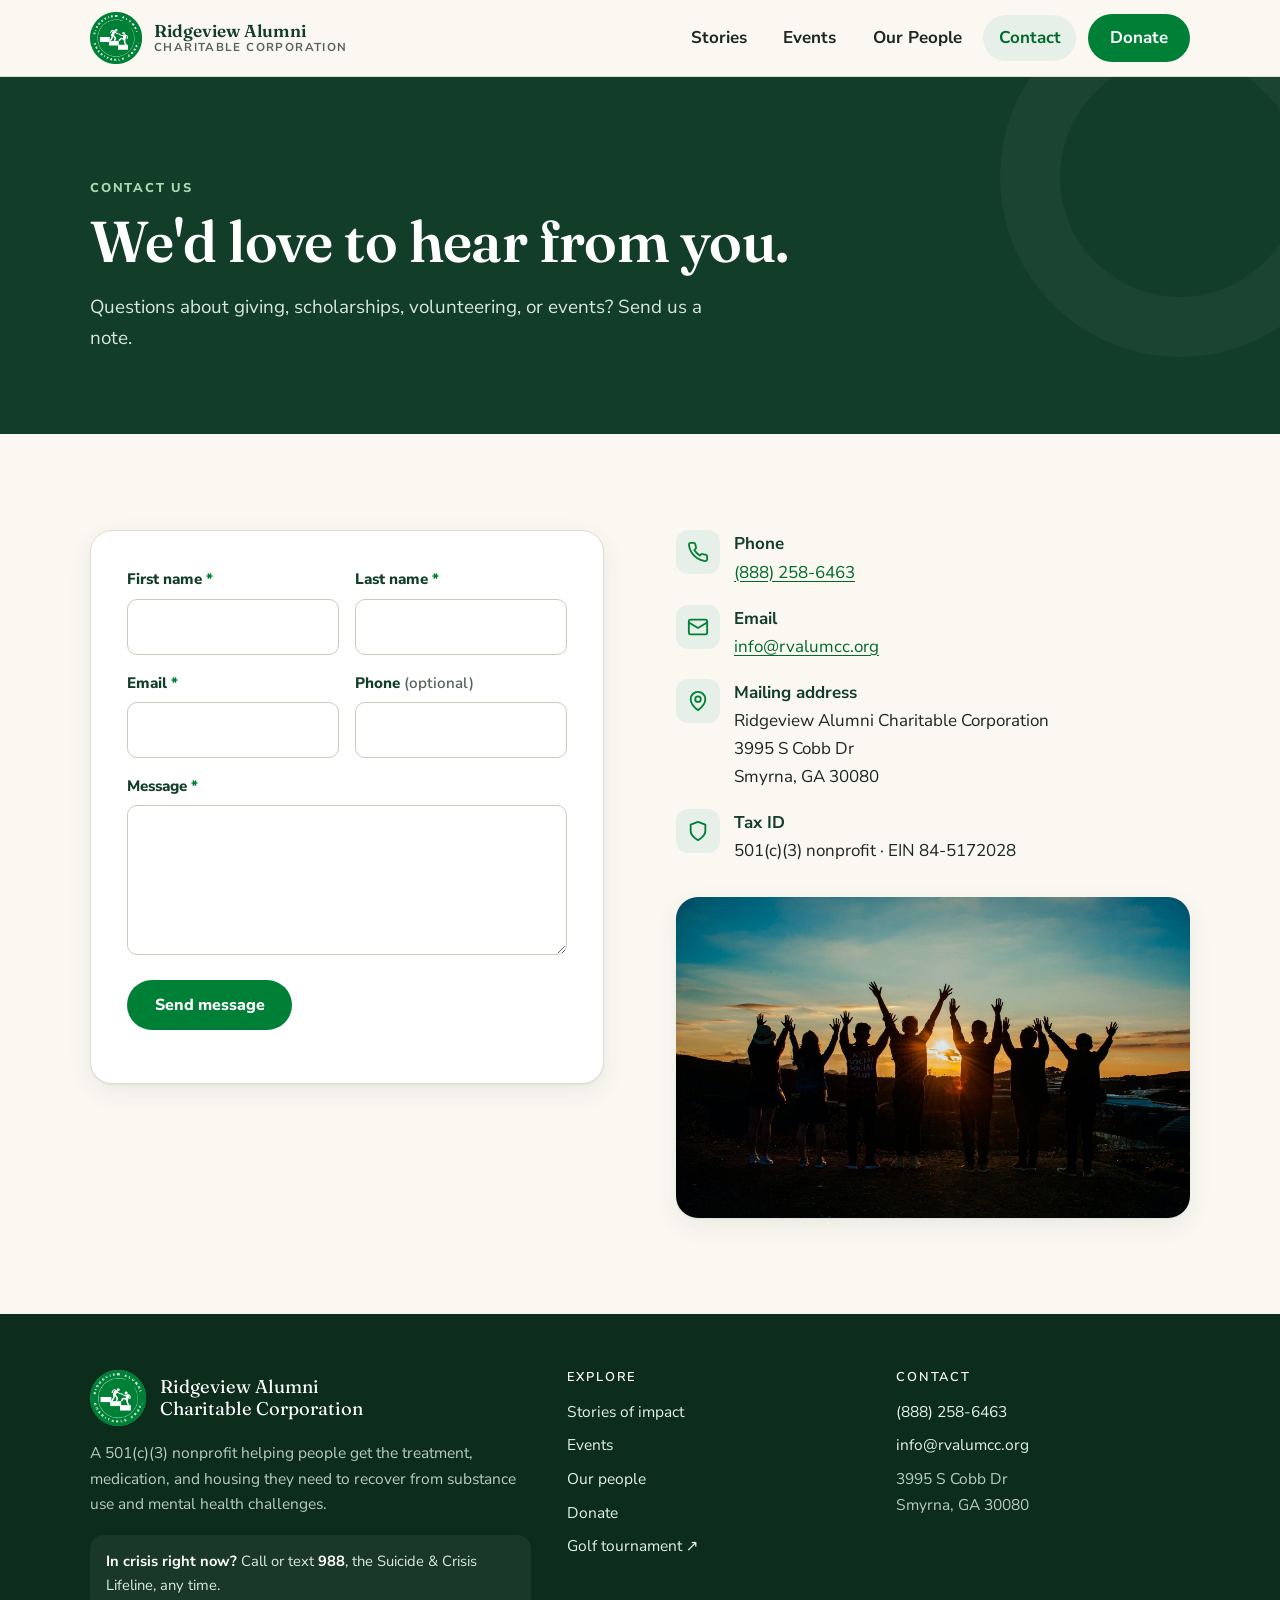
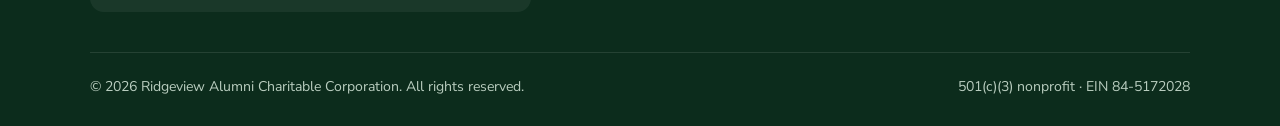
==== contact/index.html @ 262ada0f "Initial rebuild of rvalumcc.org as a static site Six pages (home, stories, events, our people, donat" ====
<!doctype html>
<html lang="en">
<head>
  <meta charset="utf-8">
  <meta name="viewport" content="width=device-width, initial-scale=1">
  <title>Contact | Ridgeview Alumni Charitable Corporation</title>
  <meta name="description" content="Contact the Ridgeview Alumni Charitable Corporation: (888) 258-6463, info@rvalumcc.org, 3995 S Cobb Dr, Smyrna, GA 30080.">
  <link rel="canonical" href="https://rvalumcc.org/contact/">
  <meta property="og:title" content="Contact | Ridgeview Alumni Charitable Corporation">
  <meta property="og:description" content="Questions about giving, scholarships, or events? We'd love to hear from you.">
  <meta property="og:image" content="https://rvalumcc.org/images/sunrise-group.jpg">
  <link rel="icon" href="/images/favicon-32.png" sizes="32x32">
  <link rel="apple-touch-icon" href="/images/apple-touch-icon.png">
  <link rel="preconnect" href="https://fonts.googleapis.com">
  <link rel="preconnect" href="https://fonts.gstatic.com" crossorigin>
  <link rel="stylesheet" href="https://fonts.googleapis.com/css2?family=Fraunces:opsz,wght@9..144,500;9..144,600&family=Nunito+Sans:opsz,wght@6..12,400;6..12,600;6..12,700;6..12,800&display=swap">
  <link rel="stylesheet" href="/styles.css">
  <script src="/js/config.js" defer></script>
  <script src="/js/main.js" defer></script>
  <script src="/js/contact.js" defer></script>
</head>
<body>
<!-- partial:header -->
<a class="skip-link" href="#main">Skip to content</a>
<header class="site-header">
  <div class="wrap header-inner">
    <a class="brand" href="/" aria-label="Ridgeview Alumni Charitable Corporation, home">
      <img src="/images/logo.png" alt="" width="52" height="52">
      <span class="brand-name">Ridgeview Alumni<small>Charitable Corporation</small></span>
    </a>
    <button class="nav-toggle" aria-expanded="false" aria-controls="main-nav" aria-label="Menu">
      <svg viewBox="0 0 24 24" fill="none" stroke="currentColor" stroke-width="2" stroke-linecap="round"><path d="M4 7h16M4 12h16M4 17h16"/></svg>
    </button>
    <nav class="main-nav" id="main-nav" aria-label="Main">
      <ul>
        <li><a href="/testimonials/">Stories</a></li>
        <li><a href="/events/">Events</a></li>
        <li><a href="/subcommittees/">Our People</a></li>
        <li><a href="/contact/" aria-current="page">Contact</a></li>
        <li class="nav-donate"><a href="/donations/">Donate</a></li>
      </ul>
    </nav>
  </div>
</header>
<!-- /partial:header -->

<main id="main">
  <section class="page-hero">
    <div class="wrap">
      <span class="eyebrow">Contact us</span>
      <h1>We'd love to hear from you.</h1>
      <p>Questions about giving, scholarships, volunteering, or events? Send us a note.</p>
    </div>
  </section>

  <section class="section">
    <div class="wrap split" style="align-items:start">
      <div class="card">
        <form id="contact-form" novalidate>
          <div class="row-2">
            <div class="field">
              <label for="first">First name <span class="req">*</span></label>
              <input type="text" id="first" name="first" autocomplete="given-name" required>
            </div>
            <div class="field">
              <label for="last">Last name <span class="req">*</span></label>
              <input type="text" id="last" name="last" autocomplete="family-name" required>
            </div>
          </div>
          <div class="row-2">
            <div class="field">
              <label for="email">Email <span class="req">*</span></label>
              <input type="email" id="email" name="email" autocomplete="email" required>
            </div>
            <div class="field">
              <label for="phone">Phone <span class="opt">(optional)</span></label>
              <input type="tel" id="phone" name="phone" autocomplete="tel">
            </div>
          </div>
          <div class="field">
            <label for="message">Message <span class="req">*</span></label>
            <textarea id="message" name="message" required></textarea>
          </div>
          <div class="hp" aria-hidden="true">
            <label for="website">Leave this empty</label>
            <input type="text" id="website" name="website" tabindex="-1" autocomplete="off">
          </div>
          <button class="btn btn-primary" type="submit">Send message</button>
          <p class="form-status" id="form-status" role="status" aria-live="polite"></p>
        </form>
      </div>

      <div>
        <ul class="contact-list">
          <li>
            <span class="icon"><svg viewBox="0 0 24 24" fill="none" stroke="currentColor" stroke-width="2" stroke-linecap="round" stroke-linejoin="round"><path d="M22 16.9v3a2 2 0 0 1-2.2 2 19.8 19.8 0 0 1-8.6-3.1 19.5 19.5 0 0 1-6-6A19.8 19.8 0 0 1 2.1 4.2 2 2 0 0 1 4.1 2h3a2 2 0 0 1 2 1.7c.1 1 .4 1.9.7 2.8a2 2 0 0 1-.5 2.1L8 9.9a16 16 0 0 0 6 6l1.3-1.3a2 2 0 0 1 2.1-.4c.9.3 1.8.6 2.8.7a2 2 0 0 1 1.7 2Z"/></svg></span>
            <div><strong>Phone</strong><a href="tel:+18882586463">(888) 258-6463</a></div>
          </li>
          <li>
            <span class="icon"><svg viewBox="0 0 24 24" fill="none" stroke="currentColor" stroke-width="2" stroke-linecap="round" stroke-linejoin="round"><rect x="2" y="4" width="20" height="16" rx="2"/><path d="m22 7-10 6L2 7"/></svg></span>
            <div><strong>Email</strong><a href="mailto:info@rvalumcc.org">info@rvalumcc.org</a></div>
          </li>
          <li>
            <span class="icon"><svg viewBox="0 0 24 24" fill="none" stroke="currentColor" stroke-width="2" stroke-linecap="round" stroke-linejoin="round"><path d="M20 10c0 6-8 12-8 12S4 16 4 10a8 8 0 0 1 16 0Z"/><circle cx="12" cy="10" r="3"/></svg></span>
            <div><strong>Mailing address</strong>Ridgeview Alumni Charitable Corporation<br>3995 S Cobb Dr<br>Smyrna, GA 30080</div>
          </li>
          <li>
            <span class="icon"><svg viewBox="0 0 24 24" fill="none" stroke="currentColor" stroke-width="2" stroke-linecap="round" stroke-linejoin="round"><path d="M12 22s8-4 8-10V5l-8-3-8 3v7c0 6 8 10 8 10Z"/></svg></span>
            <div><strong>Tax ID</strong>501(c)(3) nonprofit · EIN 84-5172028</div>
          </li>
        </ul>
        <img class="rounded-img" src="/images/sunrise-group.jpg" alt="Silhouettes of a group raising their arms at sunrise" loading="lazy" style="margin-top:32px;aspect-ratio:16/10" width="1920" height="1265">
      </div>
    </div>
  </section>
</main>

<!-- partial:footer -->
<footer class="site-footer">
  <div class="wrap">
    <div class="footer-grid">
      <div>
        <div class="footer-brand">
          <img src="/images/logo.png" alt="" width="56" height="56">
          <span>Ridgeview Alumni<br>Charitable Corporation</span>
        </div>
        <p>A 501(c)(3) nonprofit helping people get the treatment, medication, and housing they need to recover from substance use and mental health challenges.</p>
        <div class="crisis"><strong>In crisis right now?</strong> Call or text <a href="tel:988"><strong>988</strong></a>, the Suicide &amp; Crisis Lifeline, any time.</div>
      </div>
      <div>
        <h4>Explore</h4>
        <ul>
          <li><a href="/testimonials/">Stories of impact</a></li>
          <li><a href="/events/">Events</a></li>
          <li><a href="/subcommittees/">Our people</a></li>
          <li><a href="/donations/">Donate</a></li>
          <li><a href="https://ridgeviewgolf.org">Golf tournament ↗</a></li>
        </ul>
      </div>
      <div>
        <h4>Contact</h4>
        <ul>
          <li><a href="tel:+18882586463">(888) 258-6463</a></li>
          <li><a href="mailto:info@rvalumcc.org">info@rvalumcc.org</a></li>
          <li>3995 S Cobb Dr<br>Smyrna, GA 30080</li>
        </ul>
      </div>
    </div>
    <div class="footer-bottom">
      <span>© <span data-year>2026</span> Ridgeview Alumni Charitable Corporation. All rights reserved.</span>
      <span>501(c)(3) nonprofit · EIN 84-5172028</span>
    </div>
  </div>
</footer>
<!-- /partial:footer -->
</body>
</html>
---- styles.css ----
/* Ridgeview Alumni Charitable Corporation — rvalumcc.org
   Calm, warm, trustworthy: brand green from the logo, cream paper, a sunrise accent. */

:root {
  --green: #008037;        /* sampled from the RACC logo */
  --green-dark: #006a2d;
  --forest: #123d28;
  --forest-2: #0c2c1c;
  --sage: #e7f0e8;
  --sage-2: #d3e4d6;
  --cream: #fbf8f2;
  --paper: #ffffff;
  --ink: #1d2721;
  --muted: #56645b;
  --line: #e2ddd2;
  --sun: #f0a43a;
  --sun-soft: #fdf0dc;
  --radius: 14px;
  --radius-lg: 22px;
  --shadow: 0 1px 2px rgba(18, 61, 40, .06), 0 8px 24px rgba(18, 61, 40, .08);
  --font-display: "Fraunces", Georgia, "Times New Roman", serif;
  --font-body: "Nunito Sans", system-ui, -apple-system, "Segoe UI", Roboto, sans-serif;
  --wrap: 1140px;
}

*, *::before, *::after { box-sizing: border-box; }
html { scroll-behavior: smooth; -webkit-text-size-adjust: 100%; }
body {
  margin: 0;
  font-family: var(--font-body);
  font-size: 1.0625rem;
  line-height: 1.65;
  color: var(--ink);
  background: var(--cream);
}
img { max-width: 100%; display: block; }
a { color: var(--green-dark); text-underline-offset: 3px; }
a:hover { color: var(--forest); }
h1, h2, h3, h4 {
  font-family: var(--font-display);
  font-weight: 600;
  line-height: 1.15;
  color: var(--forest);
  margin: 0 0 .5em;
  letter-spacing: -.01em;
}
h1 { font-size: clamp(2.2rem, 5vw, 3.6rem); }
h2 { font-size: clamp(1.75rem, 3.4vw, 2.5rem); }
h3 { font-size: 1.35rem; }
p { margin: 0 0 1em; }
.wrap { max-width: var(--wrap); margin: 0 auto; padding: 0 20px; }
.narrow { max-width: 760px; }
.center { text-align: center; }
.muted { color: var(--muted); }
.eyebrow {
  display: inline-block;
  font-family: var(--font-body);
  font-size: .8rem;
  font-weight: 800;
  letter-spacing: .14em;
  text-transform: uppercase;
  color: var(--green);
  margin-bottom: .6rem;
}
.skip-link { position: absolute; left: -9999px; }
.skip-link:focus { left: 16px; top: 16px; z-index: 100; background: #fff; padding: 8px 14px; border-radius: 8px; }
:focus-visible { outline: 3px solid var(--sun); outline-offset: 2px; }

/* ---------- Buttons ---------- */
.btn {
  display: inline-flex; align-items: center; justify-content: center; gap: .5em;
  font: 800 1rem/1 var(--font-body);
  padding: .95em 1.6em;
  border-radius: 999px;
  border: 2px solid transparent;
  text-decoration: none;
  cursor: pointer;
  transition: background .15s, color .15s, border-color .15s, transform .15s;
}
.btn:hover { transform: translateY(-1px); }
.btn-primary { background: var(--green); color: #fff; }
.btn-primary:hover { background: var(--green-dark); color: #fff; }
.btn-sun { background: var(--sun); color: var(--forest-2); }
.btn-sun:hover { background: #e4952a; color: var(--forest-2); }
.btn-ghost { border-color: currentColor; color: var(--forest); background: transparent; }
.btn-ghost.on-dark { color: #fff; }
.btn-ghost:hover { background: rgba(255,255,255,.12); }
.btn-row { display: flex; flex-wrap: wrap; gap: 12px; }

/* ---------- Header ---------- */
.site-header {
  position: sticky; top: 0; z-index: 50;
  background: rgba(251, 248, 242, .94);
  backdrop-filter: saturate(1.4) blur(8px);
  border-bottom: 1px solid var(--line);
}
.header-inner { display: flex; align-items: center; justify-content: space-between; gap: 16px; min-height: 76px; }
.brand { display: flex; align-items: center; gap: 12px; text-decoration: none; color: var(--forest); }
.brand img { width: 52px; height: 52px; }
.brand-name { font-family: var(--font-display); font-weight: 600; font-size: 1.08rem; line-height: 1.15; }
.brand-name small { display: block; font-family: var(--font-body); font-weight: 700; font-size: .72rem; letter-spacing: .12em; text-transform: uppercase; color: var(--muted); }
.main-nav ul { list-style: none; margin: 0; padding: 0; display: flex; align-items: center; gap: 6px; }
.main-nav a {
  display: block; padding: .55em .9em; border-radius: 999px;
  text-decoration: none; font-weight: 700; color: var(--ink);
}
.main-nav a:hover { background: var(--sage); color: var(--forest); }
.main-nav a[aria-current="page"] { color: var(--green-dark); background: var(--sage); }
.main-nav .nav-donate a { background: var(--green); color: #fff; padding: .6em 1.3em; margin-left: 6px; }
.main-nav .nav-donate a:hover, .main-nav .nav-donate a[aria-current="page"] { background: var(--green-dark); color: #fff; }
.nav-toggle {
  display: none; background: none; border: 0; padding: 10px; cursor: pointer; color: var(--forest);
}
.nav-toggle svg { width: 28px; height: 28px; }

@media (max-width: 900px) {
  .nav-toggle { display: block; }
  .main-nav {
    position: absolute; left: 0; right: 0; top: 100%;
    background: var(--cream); border-bottom: 1px solid var(--line);
    display: none; box-shadow: var(--shadow);
  }
  .main-nav.open { display: block; }
  .main-nav ul { flex-direction: column; align-items: stretch; padding: 10px 16px 18px; gap: 2px; }
  .main-nav a { padding: .8em 1em; border-radius: 10px; }
  .main-nav .nav-donate a { margin: 8px 0 0; text-align: center; }
}
@media (max-width: 420px) {
  .brand-name { font-size: .95rem; }
  .brand img { width: 44px; height: 44px; }
}

/* ---------- Hero ---------- */
.hero {
  position: relative; color: #fff; overflow: hidden;
  background: var(--forest-2);
}
.hero-media { position: absolute; inset: 0; }
.hero-media img { width: 100%; height: 100%; object-fit: cover; object-position: center 40%; }
.hero::after {
  content: ""; position: absolute; inset: 0;
  background: linear-gradient(100deg, rgba(12,44,28,.92) 0%, rgba(12,44,28,.72) 45%, rgba(12,44,28,.25) 100%);
}
@media (max-width: 700px) {
  .hero::after { background: linear-gradient(180deg, rgba(12,44,28,.86) 0%, rgba(12,44,28,.78) 100%); }
}
.hero-content { position: relative; z-index: 1; padding: clamp(80px, 13vw, 150px) 0 clamp(70px, 11vw, 130px); max-width: 640px; }
.hero h1 { color: #fff; }
.hero .eyebrow { color: #bfe3c8; }
.hero p.lead { font-size: 1.25rem; color: #eaf3ec; margin-bottom: 1.8rem; }
.page-hero { background: var(--forest); color: #fff; padding: clamp(56px, 9vw, 96px) 0 clamp(48px, 7vw, 80px); position: relative; overflow: hidden; }
.page-hero h1 { color: #fff; margin-bottom: .3em; }
.page-hero p { color: #d7e8db; font-size: 1.18rem; max-width: 640px; margin: 0; }
.page-hero .eyebrow { color: #a9d8b5; }
.page-hero::before {
  content: ""; position: absolute; right: -80px; top: -80px; width: 360px; height: 360px;
  border-radius: 50%; border: 60px solid rgba(255,255,255,.04);
}

/* ---------- Sections ---------- */
.section { padding: clamp(56px, 8vw, 96px) 0; }
.section.tint { background: var(--sage); }
.section.paper { background: var(--paper); }
.section-head { max-width: 720px; margin-bottom: 40px; }
.section-head.center { margin-left: auto; margin-right: auto; }
.lead { font-size: 1.2rem; color: var(--muted); }

.split { display: grid; grid-template-columns: 1fr 1fr; gap: clamp(32px, 6vw, 72px); align-items: center; }
.split.reverse > :first-child { order: 2; }
@media (max-width: 820px) { .split { grid-template-columns: 1fr; } .split.reverse > :first-child { order: 0; } }
.rounded-img { border-radius: var(--radius-lg); box-shadow: var(--shadow); width: 100%; height: 100%; object-fit: cover; }

/* Mission / vision cards */
.cards-2 { display: grid; grid-template-columns: repeat(2, 1fr); gap: 24px; }
.cards-3 { display: grid; grid-template-columns: repeat(3, 1fr); gap: 24px; }
@media (max-width: 860px) { .cards-3 { grid-template-columns: 1fr; } }
@media (max-width: 720px) { .cards-2 { grid-template-columns: 1fr; } }
.card {
  background: var(--paper); border: 1px solid var(--line); border-radius: var(--radius-lg);
  padding: clamp(24px, 4vw, 36px); box-shadow: var(--shadow);
}
.card h3 { margin-bottom: .4em; }
.card .icon {
  width: 48px; height: 48px; border-radius: 12px; display: grid; place-items: center;
  background: var(--sage); color: var(--green); margin-bottom: 16px;
}
.card .icon svg { width: 26px; height: 26px; }

/* Ways we help */
.help-item { text-align: left; }

/* About pull-quote */
.about-text p:first-of-type {
  font-family: var(--font-display); font-size: 1.45rem; line-height: 1.35; color: var(--forest);
}

/* ---------- Impact stats ---------- */
.stats { display: grid; grid-template-columns: repeat(3, 1fr); gap: 20px; }
@media (max-width: 760px) { .stats { grid-template-columns: 1fr; } }
.stat {
  background: var(--paper); border-radius: var(--radius-lg); padding: 28px 26px;
  border-top: 5px solid var(--green); box-shadow: var(--shadow);
}
.stat-value { font-family: var(--font-display); font-weight: 600; font-size: clamp(2.2rem, 4.5vw, 3rem); color: var(--forest); line-height: 1; }
.stat-label { margin-top: 10px; color: var(--muted); font-weight: 600; }
.stats-note { margin-top: 18px; font-size: .95rem; color: var(--muted); }
.on-forest .stat { background: rgba(255,255,255,.06); box-shadow: none; border-top-color: var(--sun); }
.on-forest .stat-value { color: #fff; }
.on-forest .stat-label, .on-forest .stats-note { color: #c9dccd; }

/* ---------- Testimonials ---------- */
.quotes { display: grid; grid-template-columns: repeat(auto-fill, minmax(320px, 1fr)); gap: 24px; }
@media (max-width: 380px) { .quotes { grid-template-columns: 1fr; } }
.quote {
  background: var(--paper); border-radius: var(--radius-lg); padding: 30px 28px 26px;
  border: 1px solid var(--line); box-shadow: var(--shadow);
  display: flex; flex-direction: column; position: relative;
}
.quote::before {
  content: "\201C"; font-family: var(--font-display); font-size: 5rem; line-height: .7;
  color: var(--sage-2); position: absolute; top: 22px; right: 22px;
}
.quote .funded {
  align-self: flex-start; font-size: .78rem; font-weight: 800; letter-spacing: .06em; text-transform: uppercase;
  color: var(--green-dark); background: var(--sage); padding: .4em .8em; border-radius: 999px; margin-bottom: 16px;
  max-width: calc(100% - 50px);
}
.quote blockquote { margin: 0 0 18px; flex: 1; }
.quote cite { font-style: normal; font-weight: 800; color: var(--forest); }
.quote cite span { font-weight: 600; color: var(--muted); margin-left: 6px; }

.essay {
  font-family: var(--font-display); font-size: clamp(1.15rem, 2vw, 1.35rem); line-height: 1.55; color: var(--forest);
}

/* ---------- CTA band ---------- */
.cta-band { background: var(--forest); color: #fff; padding: clamp(56px, 8vw, 88px) 0; position: relative; overflow: hidden; }
.cta-band h2 { color: #fff; }
.cta-band p { color: #d0e3d5; font-size: 1.15rem; }
.cta-band::after {
  content: ""; position: absolute; left: -120px; bottom: -160px; width: 420px; height: 420px; border-radius: 50%;
  background: radial-gradient(circle, rgba(240,164,58,.22), transparent 70%);
}
.cta-inner { position: relative; z-index: 1; display: flex; align-items: center; justify-content: space-between; gap: 28px; flex-wrap: wrap; }
.cta-inner > div { max-width: 640px; }

/* ---------- Events ---------- */
.event { padding: clamp(48px, 7vw, 80px) 0; border-bottom: 1px solid var(--line); }
.event:last-of-type { border-bottom: 0; }
.event-meta {
  display: inline-flex; flex-wrap: wrap; gap: 8px 18px; margin: 4px 0 18px;
  padding: 14px 18px; background: var(--sun-soft); border-radius: var(--radius); font-weight: 700; color: var(--forest);
}
.event-meta .label { color: #9a5c0c; font-size: .78rem; letter-spacing: .1em; text-transform: uppercase; display: block; font-weight: 800; }
.gallery { display: grid; grid-template-columns: repeat(3, 1fr); gap: 12px; margin-top: 28px; }
.gallery figure { margin: 0; }
.gallery img { width: 100%; aspect-ratio: 4 / 3; object-fit: cover; border-radius: 12px; }
.gallery figcaption, .photo-credit { font-size: .85rem; color: var(--muted); margin-top: 10px; }
@media (max-width: 560px) { .gallery { grid-template-columns: 1fr 1fr; } .gallery figure:nth-child(3) { display: none; } }

/* ---------- People ---------- */
.people { display: grid; grid-template-columns: repeat(auto-fill, minmax(240px, 1fr)); gap: 24px; }
.person {
  background: var(--paper); border: 1px solid var(--line); border-radius: var(--radius-lg);
  overflow: hidden; box-shadow: var(--shadow); display: flex; flex-direction: column;
}
.person img { width: 100%; aspect-ratio: 1 / 1; object-fit: cover; object-position: center 25%; background: var(--sage); }
.person-body { padding: 18px 20px 20px; }
.person h3 { font-size: 1.2rem; margin: 0 0 4px; }
.person .role { font-size: .9rem; color: var(--muted); font-weight: 700; margin: 0 0 10px; }
.person details summary {
  cursor: pointer; font-weight: 800; color: var(--green-dark); list-style: none; display: inline-flex; align-items: center; gap: 6px;
}
.person details summary::-webkit-details-marker { display: none; }
.person details summary::after { content: "+"; font-size: 1.2rem; line-height: 1; }
.person details[open] summary::after { content: "\2212"; }
.person details p { margin: 10px 0 0; font-size: .97rem; }
.committee + .committee { margin-top: 64px; }
@media (max-width: 560px) {
  .people { grid-template-columns: 1fr 1fr; gap: 14px; }
  .person-body { padding: 12px 14px 14px; }
  .person h3 { font-size: 1.02rem; }
  .person details summary { font-size: .92rem; }
}

/* ---------- Donate ---------- */
.donate-layout { display: grid; grid-template-columns: 1.1fr .9fr; gap: clamp(32px, 5vw, 64px); align-items: start; }
@media (max-width: 900px) { .donate-layout { grid-template-columns: 1fr; } }
.donate-box {
  background: var(--paper); border-radius: var(--radius-lg); padding: clamp(24px, 4vw, 36px);
  box-shadow: 0 2px 4px rgba(18,61,40,.06), 0 18px 48px rgba(18,61,40,.14);
  border: 1px solid var(--line); position: sticky; top: 100px;
}
@media (max-width: 900px) { .donate-box { position: static; } }
.donate-box h2 { font-size: 1.7rem; }
.chips { display: grid; grid-template-columns: repeat(3, 1fr); gap: 10px; margin: 18px 0 14px; }
.chip {
  font: 800 1.1rem/1 var(--font-body); padding: 16px 8px; border-radius: 12px;
  border: 2px solid var(--line); background: var(--cream); color: var(--forest); cursor: pointer;
  transition: border-color .15s, background .15s;
}
.chip:hover { border-color: var(--green); }
.chip.active { border-color: var(--green); background: var(--sage); box-shadow: inset 0 0 0 1px var(--green); }
.custom-amount { margin-bottom: 14px; }
.custom-amount[hidden] { display: none; }
.money-input { position: relative; }
.money-input span { position: absolute; left: 16px; top: 50%; transform: translateY(-50%); font-weight: 800; color: var(--muted); }
.money-input input { padding-left: 32px; font-size: 1.15rem; font-weight: 700; }
.amount-line { display: flex; justify-content: space-between; align-items: baseline; padding: 14px 0; border-top: 1px dashed var(--line); margin-top: 6px; }
.amount-line strong { font-family: var(--font-display); font-size: 1.8rem; color: var(--forest); }
.donate-hint { font-size: .95rem; color: var(--muted); margin: 6px 0 12px; }
.donate-hint.error { color: #a2361c; font-weight: 700; }
#paypal-container { min-height: 10px; }
.tax-note { font-size: .88rem; color: var(--muted); margin: 16px 0 0; }
.secure-note { display: flex; gap: 8px; align-items: center; font-size: .88rem; color: var(--muted); margin-top: 10px; }
.secure-note svg { width: 16px; height: 16px; flex: none; }
.donate-success { display: none; text-align: center; padding: 12px 0; }
.donate-success.show { display: block; }
.donate-success .check {
  width: 64px; height: 64px; border-radius: 50%; background: var(--sage); color: var(--green);
  display: grid; place-items: center; margin: 0 auto 16px;
}
.uses { list-style: none; padding: 0; margin: 24px 0 0; display: grid; gap: 14px; }
.uses li { display: flex; gap: 14px; align-items: flex-start; }
.uses .icon { flex: none; width: 40px; height: 40px; border-radius: 10px; background: var(--sage); color: var(--green); display: grid; place-items: center; }
.uses .icon svg { width: 22px; height: 22px; }

/* ---------- Forms ---------- */
.field { margin-bottom: 16px; }
.field label { display: block; font-weight: 800; font-size: .95rem; margin-bottom: 6px; color: var(--forest); }
.field label .req { color: var(--green); }
.field label .opt { font-weight: 600; color: var(--muted); }
input[type="text"], input[type="email"], input[type="tel"], input[type="number"], textarea {
  width: 100%; font: inherit; color: var(--ink);
  padding: 13px 14px; border-radius: 10px; border: 1.5px solid #cfc9bc; background: #fff;
}
input:focus, textarea:focus { outline: none; border-color: var(--green); box-shadow: 0 0 0 3px rgba(0,128,55,.18); }
textarea { min-height: 150px; resize: vertical; }
.row-2 { display: grid; grid-template-columns: 1fr 1fr; gap: 0 16px; }
@media (max-width: 560px) { .row-2 { grid-template-columns: 1fr; } }
.hp { position: absolute; left: -9999px; width: 1px; height: 1px; overflow: hidden; }
.form-status { margin-top: 14px; font-weight: 700; }
.form-status.ok { color: var(--green-dark); }
.form-status.err { color: #a2361c; }
.contact-list { list-style: none; margin: 0; padding: 0; display: grid; gap: 18px; }
.contact-list li { display: flex; gap: 14px; }
.contact-list .icon { flex: none; width: 44px; height: 44px; border-radius: 12px; background: var(--sage); color: var(--green); display: grid; place-items: center; }
.contact-list .icon svg { width: 22px; height: 22px; }
.contact-list strong { display: block; color: var(--forest); }

/* ---------- Footer ---------- */
.site-footer { background: var(--forest-2); color: #b9cdbf; padding: 56px 0 28px; font-size: .97rem; }
.site-footer a { color: #e5f0e8; text-decoration: none; }
.site-footer a:hover { color: #fff; text-decoration: underline; }
.footer-grid { display: grid; grid-template-columns: 1.5fr 1fr 1fr; gap: 36px; }
@media (max-width: 760px) { .footer-grid { grid-template-columns: 1fr; } }
.footer-brand { display: flex; gap: 14px; align-items: center; margin-bottom: 14px; }
.footer-brand img { width: 56px; height: 56px; }
.footer-brand span { font-family: var(--font-display); color: #fff; font-size: 1.15rem; line-height: 1.2; }
.site-footer h4 { color: #fff; font-family: var(--font-body); font-size: .8rem; letter-spacing: .14em; text-transform: uppercase; margin-bottom: 14px; }
.site-footer ul { list-style: none; margin: 0; padding: 0; display: grid; gap: 8px; }
.footer-bottom { border-top: 1px solid rgba(255,255,255,.1); margin-top: 40px; padding-top: 22px; display: flex; flex-wrap: wrap; gap: 10px 24px; justify-content: space-between; font-size: .88rem; }
.crisis {
  background: rgba(255,255,255,.06); border-radius: var(--radius); padding: 14px 16px; margin-top: 18px; font-size: .92rem; color: #dce9df;
}
.crisis strong { color: #fff; }

/* ---------- 404 ---------- */
.notfound { min-height: 50vh; display: grid; place-items: center; text-align: center; padding: 80px 0; }

@media (prefers-reduced-motion: reduce) {
  html { scroll-behavior: auto; }
  .btn, .chip { transition: none; }
  .btn:hover { transform: none; }
}
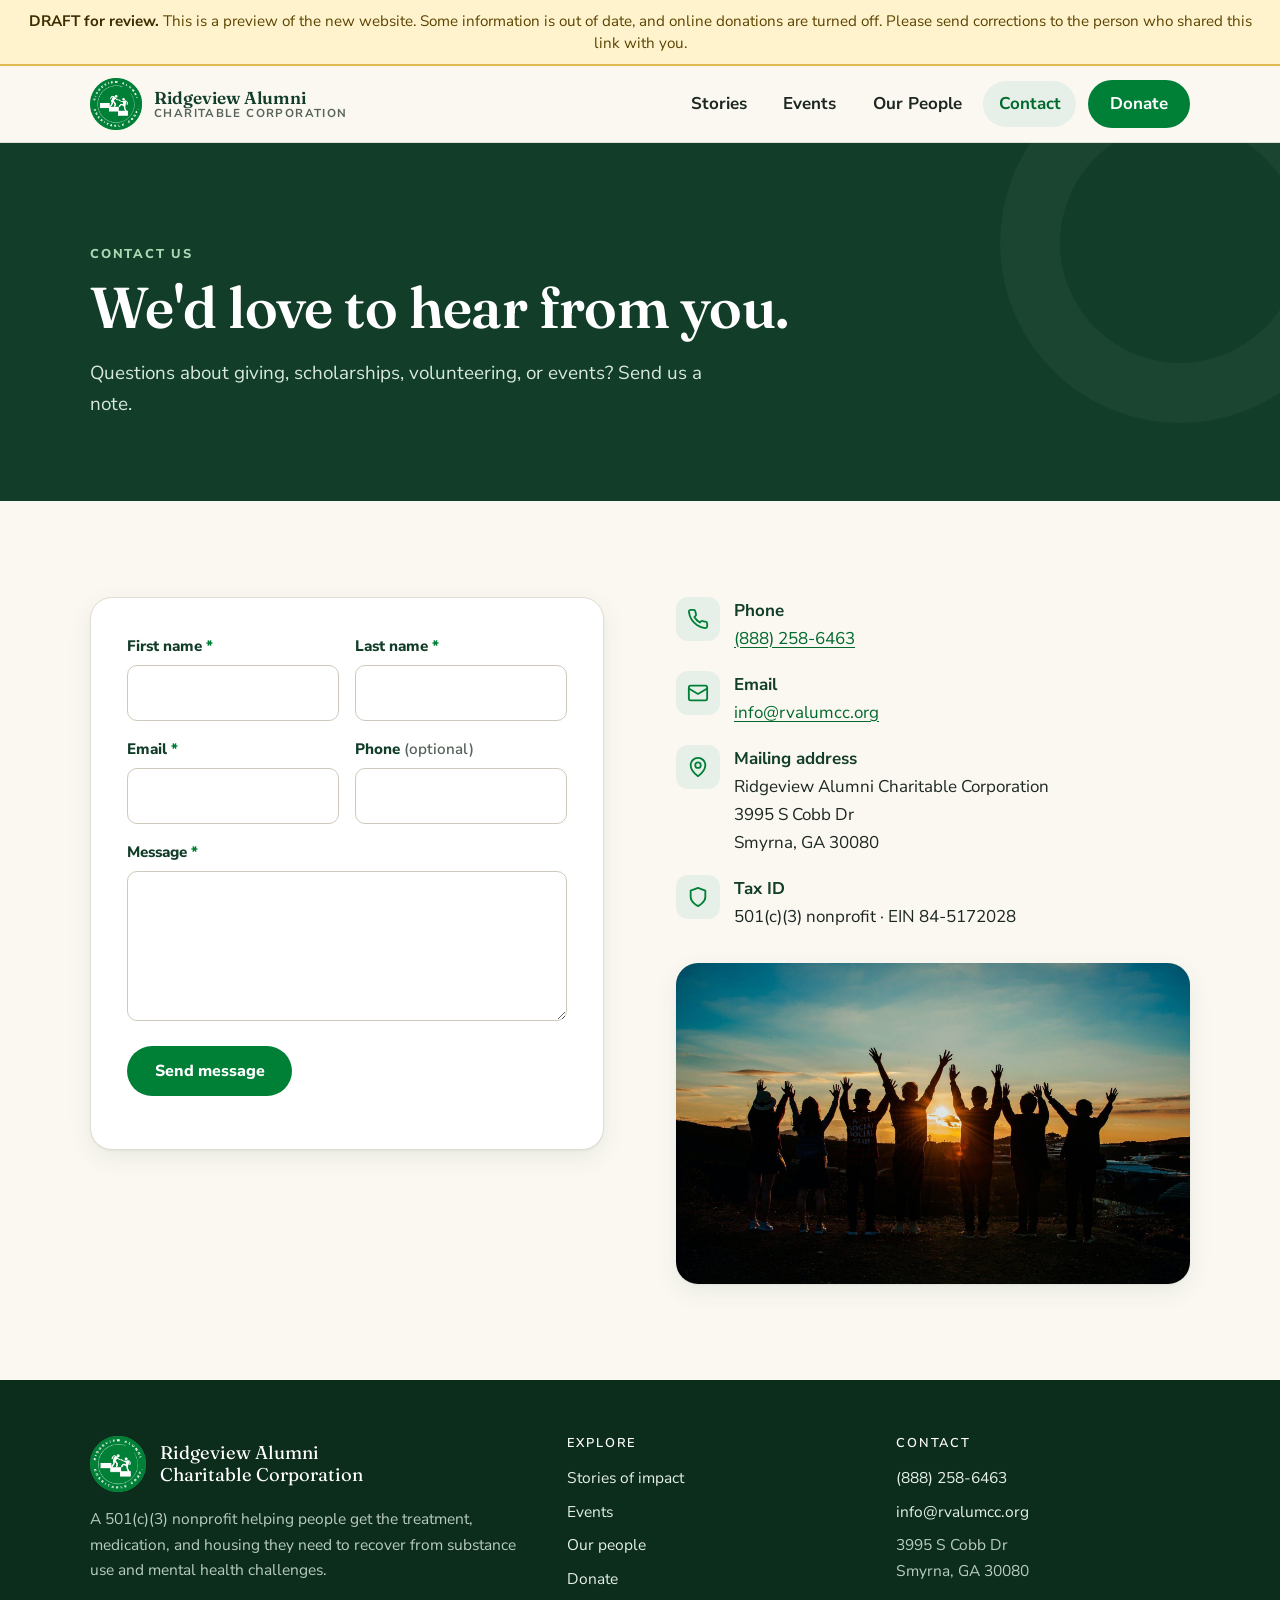
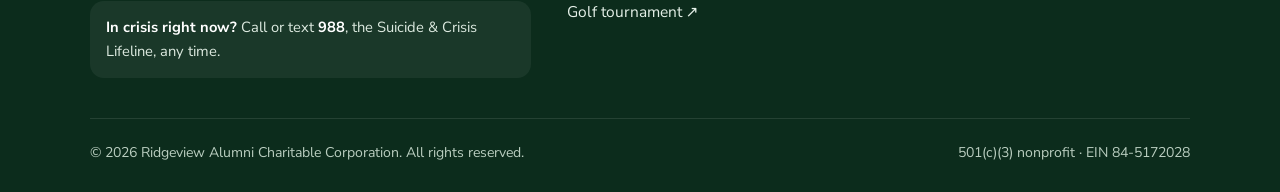
==== commit 0ddec91f: "Add draft mode for review: banner, donations off, noindex DRAFT flag in config.js shows a review ban" ====
--- a/contact/index.html
+++ b/contact/index.html
@@ -3,6 +3,7 @@
 <head>
   <meta charset="utf-8">
   <meta name="viewport" content="width=device-width, initial-scale=1">
+  <meta name="robots" content="noindex, nofollow"><!-- DRAFT-NOINDEX: remove at launch -->
   <title>Contact | Ridgeview Alumni Charitable Corporation</title>
   <meta name="description" content="Contact the Ridgeview Alumni Charitable Corporation: (888) 258-6463, info@rvalumcc.org, 3995 S Cobb Dr, Smyrna, GA 30080.">
   <link rel="canonical" href="https://rvalumcc.org/contact/">
--- a/styles.css
+++ b/styles.css
@@ -66,6 +66,13 @@
 .skip-link:focus { left: 16px; top: 16px; z-index: 100; background: #fff; padding: 8px 14px; border-radius: 8px; }
 :focus-visible { outline: 3px solid var(--sun); outline-offset: 2px; }
 
+/* ---------- Draft banner (config.js DRAFT) ---------- */
+.draft-banner {
+  background: #fff3cd; color: #5c4400; border-bottom: 2px solid #e0b94f;
+  padding: 10px 20px; text-align: center; font-size: .95rem; line-height: 1.45;
+}
+.draft-banner strong { color: #3d2d00; }
+
 /* ---------- Buttons ---------- */
 .btn {
   display: inline-flex; align-items: center; justify-content: center; gap: .5em;
@@ -285,7 +292,9 @@
 
 /* ---------- Donate ---------- */
 .donate-layout { display: grid; grid-template-columns: 1.1fr .9fr; gap: clamp(32px, 5vw, 64px); align-items: start; }
+.donate-layout > * { min-width: 0; }
 @media (max-width: 900px) { .donate-layout { grid-template-columns: 1fr; } }
+@media (max-width: 340px) { .chips { grid-template-columns: repeat(2, 1fr); } }
 .donate-box {
   background: var(--paper); border-radius: var(--radius-lg); padding: clamp(24px, 4vw, 36px);
   box-shadow: 0 2px 4px rgba(18,61,40,.06), 0 18px 48px rgba(18,61,40,.14);
